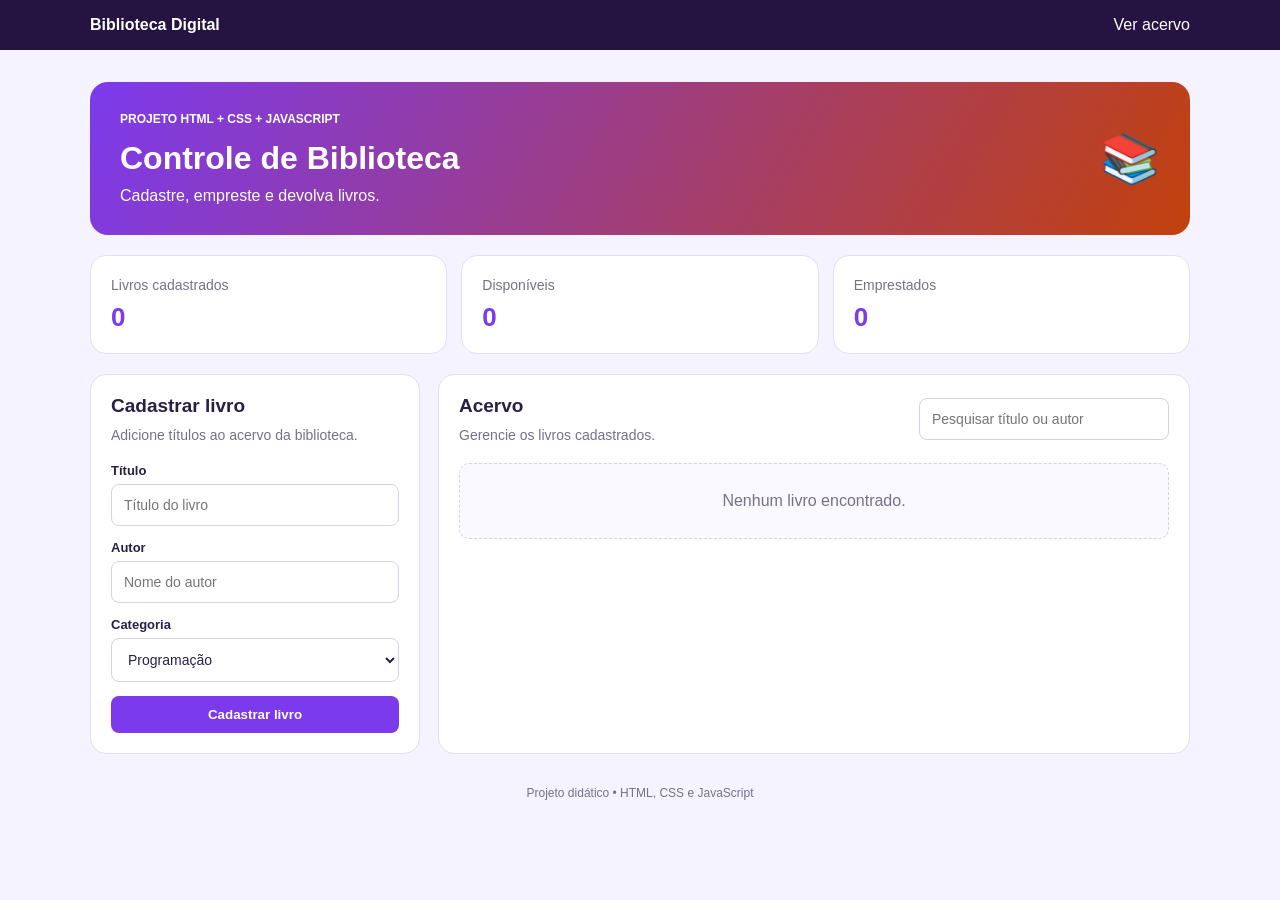
==== html/index.html @ 0eadf8d7 "Controle de Biblioteca" ====
<!DOCTYPE html>
<html lang="pt-BR">
<head>
  <meta charset="UTF-8">
  <meta name="viewport" content="width=device-width, initial-scale=1.0">
  <title>Controle de Biblioteca</title>
  <link rel="stylesheet" href="../css/style.css">
  <script src="../js/script.js" defer></script>
</head>
<body>

  <header class="topo">
    <div class="container topo-conteudo">
      <strong>Biblioteca Digital</strong>
      <a href="#acervo">Ver acervo</a>
    </div>
  </header>

  <main class="container">

    <section class="banner">
      <div>
        <p>PROJETO HTML + CSS + JAVASCRIPT</p>
        <h1>Controle de Biblioteca</h1>
        <span>Cadastre, empreste e devolva livros.</span>
      </div>
      <div class="emoji">📚</div>
    </section>

    <div id="mensagem" class="mensagem" hidden></div>

    <section class="estatisticas">
      <div class="card">
        <span>Livros cadastrados</span>
        <h2 id="total">0</h2>
      </div>

      <div class="card">
        <span>Disponíveis</span>
        <h2 id="disponiveis">0</h2>
      </div>

      <div class="card">
        <span>Emprestados</span>
        <h2 id="emprestados">0</h2>
      </div>
    </section>

    <section class="conteudo">

      <div class="painel cadastro">
        <h2>Cadastrar livro</h2>
        <p>Adicione títulos ao acervo da biblioteca.</p>

        <form id="formLivro">
          <label for="titulo">Título</label>
          <input
            type="text"
            id="titulo"
            placeholder="Título do livro"
            required
          >

          <label for="autor">Autor</label>
          <input
            type="text"
            id="autor"
            placeholder="Nome do autor"
            required
          >

          <label for="categoria">Categoria</label>
          <select id="categoria">
            <option>Programação</option>
            <option>Romance</option>
            <option>Fantasia</option>
            <option>Educação</option>
            <option>Outros</option>
          </select>

          <button type="submit">Cadastrar livro</button>
        </form>
      </div>

      <div class="painel acervo" id="acervo">
        <div class="acervo-topo">
          <div>
            <h2>Acervo</h2>
            <p>Gerencie os livros cadastrados.</p>
          </div>

          <input
            type="search"
            id="pesquisa"
            placeholder="Pesquisar título ou autor"
          >
        </div>

        <div id="listaLivros" class="lista-livros">
          <div class="vazio">Nenhum livro encontrado.</div>
        </div>
      </div>

    </section>

    <footer>
      Projeto didático • HTML, CSS e JavaScript
    </footer>

  </main>

</body>
</html>
---- css/style.css ----
* {
  margin: 0;
  padding: 0;
  box-sizing: border-box;
}

body {
  font-family: Arial, sans-serif;
  background: #f5f3ff;
  color: #292044;
}

.container {
  width: 90%;
  max-width: 1100px;
  margin: auto;
}

.topo {
  background: #251442;
  color: white;
  padding: 16px 0;
}

.topo-conteudo {
  display: flex;
  justify-content: space-between;
  align-items: center;
}

.topo a {
  color: white;
  text-decoration: none;
}

.banner {
  margin: 32px 0 20px;
  padding: 30px;
  border-radius: 18px;
  background: linear-gradient(120deg, #7c3aed, #c2410c);
  color: white;
  display: flex;
  align-items: center;
  justify-content: space-between;
  gap: 20px;
}

.banner p {
  font-size: 12px;
  font-weight: bold;
  margin-bottom: 14px;
}

.banner h1 {
  font-size: 32px;
  margin-bottom: 10px;
}

.emoji {
  font-size: 48px;
}

.mensagem {
  background: #dcfce7;
  color: #166534;
  padding: 14px;
  border-radius: 10px;
  margin-bottom: 16px;
}

.estatisticas {
  display: grid;
  grid-template-columns: repeat(3, 1fr);
  gap: 14px;
  margin-bottom: 20px;
}

.card,
.painel {
  background: white;
  border: 1px solid #e4def0;
  border-radius: 16px;
  padding: 20px;
}

.card span {
  color: #777087;
  font-size: 14px;
}

.card h2 {
  margin-top: 8px;
  font-size: 26px;
  color: #7c3aed;
}

.conteudo {
  display: grid;
  grid-template-columns: 330px 1fr;
  gap: 18px;
}

.painel h2 {
  font-size: 19px;
  margin-bottom: 10px;
}

.painel p {
  color: #777087;
  font-size: 14px;
  margin-bottom: 20px;
}

label {
  display: block;
  font-size: 13px;
  font-weight: bold;
  margin: 14px 0 6px;
}

input,
select {
  width: 100%;
  padding: 12px;
  border: 1px solid #d8d0e5;
  border-radius: 8px;
  font-size: 14px;
  background: white;
  color: #292044;
}

input:focus,
select:focus {
  outline: 2px solid #c4b5fd;
  border-color: #7c3aed;
}

button {
  border: none;
  border-radius: 8px;
  padding: 11px 14px;
  cursor: pointer;
  font-weight: bold;
  background: #7c3aed;
  color: white;
  transition: 0.2s;
}

button:hover {
  filter: brightness(0.9);
}

form button {
  width: 100%;
  margin-top: 14px;
}

.acervo {
  min-height: 300px;
}

.acervo-topo {
  display: flex;
  justify-content: space-between;
  align-items: center;
  gap: 15px;
  flex-wrap: wrap;
}

.acervo-topo p {
  margin-bottom: 0;
}

.acervo-topo input {
  max-width: 250px;
}

.lista-livros {
  margin-top: 20px;
}

.vazio {
  background: #faf9ff;
  border: 1px dashed #d8d0e5;
  padding: 28px 12px;
  border-radius: 10px;
  text-align: center;
  color: #777087;
}

.livro {
  border: 1px solid #e4def0;
  border-radius: 10px;
  padding: 15px;
  margin-bottom: 12px;
}

.livro h3 {
  margin-bottom: 7px;
  font-size: 17px;
  overflow-wrap: anywhere;
}

.livro p {
  margin-bottom: 8px;
  line-height: 1.5;
}

.status {
  display: inline-block;
  font-size: 12px;
  padding: 5px 8px;
  border-radius: 20px;
  margin: 4px 0 12px;
  background: #dcfce7;
  color: #166534;
}

.status.emprestado {
  background: #ffedd5;
  color: #9a3412;
}

.acoes {
  display: flex;
  flex-wrap: wrap;
  gap: 8px;
}

.btn-devolver {
  background: #ea580c;
}

.btn-excluir {
  background: #dc2626;
}

footer {
  text-align: center;
  color: #777087;
  font-size: 12px;
  padding: 32px 0;
}

@media (max-width: 750px) {
  .conteudo {
    grid-template-columns: 1fr;
  }

  .estatisticas {
    grid-template-columns: 1fr;
  }

  .banner h1 {
    font-size: 25px;
  }

  .banner {
    padding: 24px;
  }

  .emoji {
    font-size: 36px;
  }

  .acervo-topo {
    align-items: stretch;
  }

  .acervo-topo input {
    max-width: none;
  }
}

@media (max-width: 400px) {
  .banner h1 {
    font-size: 22px;
  }

  .emoji {
    display: none;
  }

  .topo-conteudo {
    gap: 12px;
    font-size: 13px;
  }
}
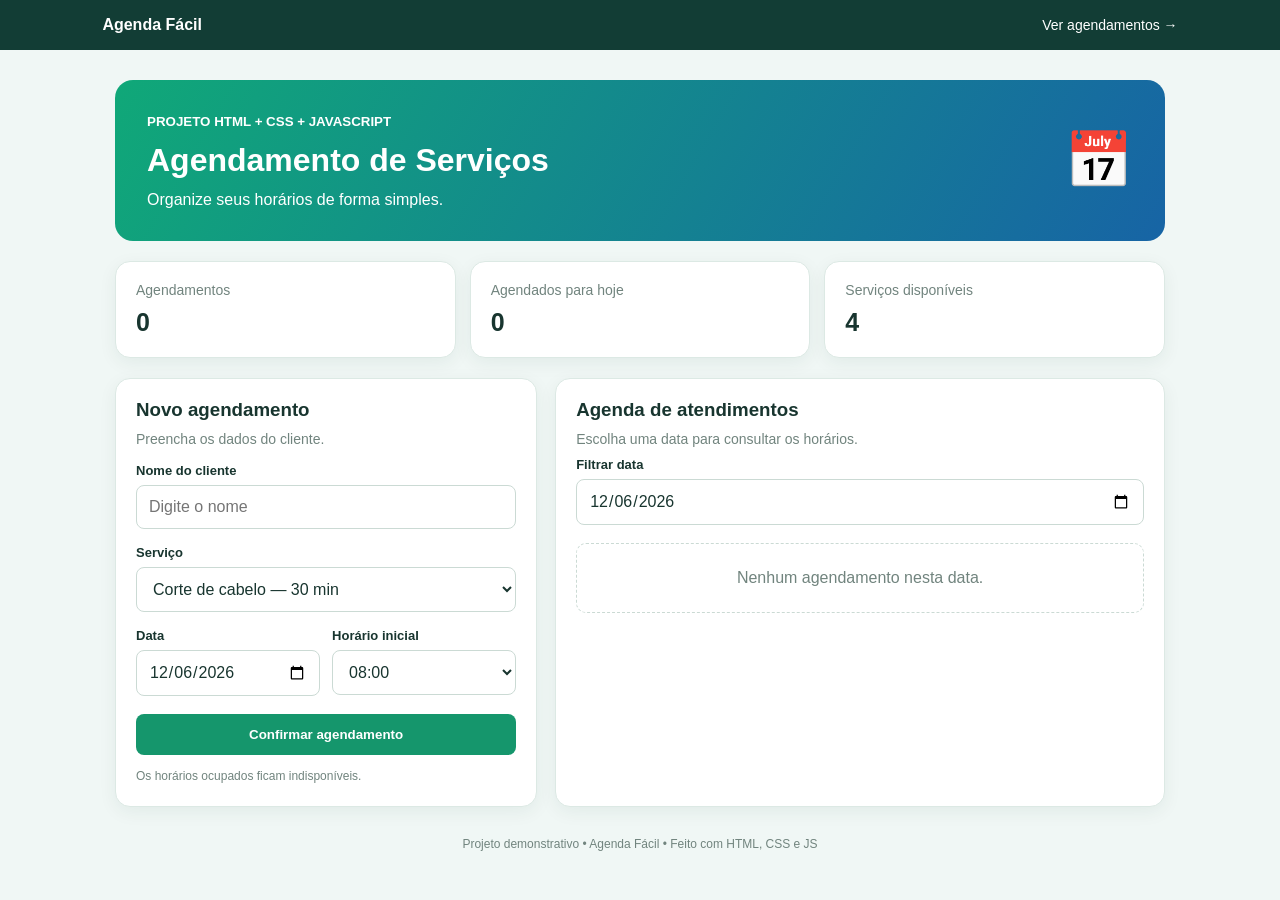
==== commit 14ba2a67: "Agendamento de Serviços" ====
--- a/html/index.html
+++ b/html/index.html
@@ -4,111 +4,94 @@
 <head>
   <meta charset="UTF-8">
   <meta name="viewport" content="width=device-width, initial-scale=1.0">
-  <title>Controle de Biblioteca</title>
+  <title>Agenda de Serviços</title>
   <link rel="stylesheet" href="../css/style.css">
   <script src="../js/script.js" defer></script>
 </head>
 <body>
-
-  <header class="topo">
-    <div class="container topo-conteudo">
-      <strong>Biblioteca Digital</strong>
-      <a href="#acervo">Ver acervo</a>
-    </div>
+  <header>
+    <strong>Agenda Fácil</strong>
+    <a href="#agenda">Ver agendamentos →</a>
   </header>
 
-  <main class="container">
-
+  <main>
     <section class="banner">
       <div>
-        <p>PROJETO HTML + CSS + JAVASCRIPT</p>
-        <h1>Controle de Biblioteca</h1>
-        <span>Cadastre, empreste e devolva livros.</span>
+        <small>PROJETO HTML + CSS + JAVASCRIPT</small>
+        <h1>Agendamento de Serviços</h1>
+        <p>Organize seus horários de forma simples.</p>
       </div>
-      <div class="emoji">📚</div>
+      <span class="emoji">📅</span>
     </section>
 
-    <div id="mensagem" class="mensagem" hidden></div>
-
-    <section class="estatisticas">
+    <section class="stats">
       <div class="card">
-        <span>Livros cadastrados</span>
+        <p>Agendamentos</p>
         <h2 id="total">0</h2>
       </div>
-
       <div class="card">
-        <span>Disponíveis</span>
-        <h2 id="disponiveis">0</h2>
+        <p>Agendados para hoje</p>
+        <h2 id="hoje">0</h2>
       </div>
-
       <div class="card">
-        <span>Emprestados</span>
-        <h2 id="emprestados">0</h2>
+        <p>Serviços disponíveis</p>
+        <h2>4</h2>
       </div>
     </section>
 
-    <section class="conteudo">
+    <section class="content">
+      <div class="card formulario">
+        <h3>Novo agendamento</h3>
+        <p>Preencha os dados do cliente.</p>
 
-      <div class="painel cadastro">
-        <h2>Cadastrar livro</h2>
-        <p>Adicione títulos ao acervo da biblioteca.</p>
+        <form id="form">
+          <label for="cliente">Nome do cliente</label>
+          <input id="cliente" type="text" required
+                 placeholder="Digite o nome">
 
-        <form id="formLivro">
-          <label for="titulo">Título</label>
-          <input
-            type="text"
-            id="titulo"
-            placeholder="Título do livro"
-            required
-          >
-
-          <label for="autor">Autor</label>
-          <input
-            type="text"
-            id="autor"
-            placeholder="Nome do autor"
-            required
-          >
-
-          <label for="categoria">Categoria</label>
-          <select id="categoria">
-            <option>Programação</option>
-            <option>Romance</option>
-            <option>Fantasia</option>
-            <option>Educação</option>
-            <option>Outros</option>
+          <label for="servico">Serviço</label>
+          <select id="servico">
+            <option value="Corte de cabelo">Corte de cabelo — 30 min</option>
+            <option value="Barba">Barba — 30 min</option>
+            <option value="Manicure">Manicure — 60 min</option>
+            <option value="Massagem">Massagem — 60 min</option>
           </select>
 
-          <button type="submit">Cadastrar livro</button>
+          <div class="campos">
+            <div>
+              <label for="data">Data</label>
+              <input id="data" type="date" required>
+            </div>
+            <div>
+              <label for="hora">Horário inicial</label>
+              <select id="hora" required></select>
+            </div>
+          </div>
+
+          <button type="submit">Confirmar agendamento</button>
         </form>
+
+        <small class="aviso">
+          Os horários ocupados ficam indisponíveis.
+        </small>
       </div>
 
-      <div class="painel acervo" id="acervo">
-        <div class="acervo-topo">
-          <div>
-            <h2>Acervo</h2>
-            <p>Gerencie os livros cadastrados.</p>
-          </div>
+      <div class="card atendimentos" id="agenda">
+        <h3>Agenda de atendimentos</h3>
+        <p>Escolha uma data para consultar os horários.</p>
 
-          <input
-            type="search"
-            id="pesquisa"
-            placeholder="Pesquisar título ou autor"
-          >
-        </div>
+        <label for="filtro">Filtrar data</label>
+        <input id="filtro" type="date">
 
-        <div id="listaLivros" class="lista-livros">
-          <div class="vazio">Nenhum livro encontrado.</div>
+        <div id="lista" class="lista">
+          Nenhum agendamento nesta data.
         </div>
       </div>
-
     </section>
 
     <footer>
-      Projeto didático • HTML, CSS e JavaScript
+      Projeto demonstrativo • Agenda Fácil • Feito com HTML, CSS e JS
     </footer>
-
   </main>
-
 </body>
 </html>
--- a/css/style.css
+++ b/css/style.css
@@ -1,288 +1,225 @@
 * {
+  box-sizing: border-box;
   margin: 0;
   padding: 0;
-  box-sizing: border-box;
 }
 
 body {
   font-family: Arial, sans-serif;
-  background: #f5f3ff;
-  color: #292044;
-}
-
-.container {
-  width: 90%;
-  max-width: 1100px;
-  margin: auto;
-}
-
-.topo {
-  background: #251442;
-  color: white;
-  padding: 16px 0;
-}
-
-.topo-conteudo {
+  background: #f0f7f5;
+  color: #18352f;
+}
+
+header {
+  background: #123d35;
+  color: white;
+  padding: 16px 8%;
   display: flex;
   justify-content: space-between;
   align-items: center;
 }
 
-.topo a {
+header a {
   color: white;
   text-decoration: none;
+  font-size: 14px;
+}
+
+main {
+  max-width: 1050px;
+  width: 92%;
+  margin: 30px auto;
 }
 
 .banner {
-  margin: 32px 0 20px;
-  padding: 30px;
+  background: linear-gradient(120deg, #10a878, #1764a5);
+  color: white;
   border-radius: 18px;
-  background: linear-gradient(120deg, #7c3aed, #c2410c);
-  color: white;
+  padding: 32px;
   display: flex;
   align-items: center;
   justify-content: space-between;
   gap: 20px;
-}
-
-.banner p {
-  font-size: 12px;
+  margin-bottom: 20px;
+}
+
+.banner h1 {
+  margin: 12px 0;
+  font-size: 32px;
+}
+
+.banner small {
   font-weight: bold;
-  margin-bottom: 14px;
-}
-
-.banner h1 {
-  font-size: 32px;
-  margin-bottom: 10px;
 }
 
 .emoji {
-  font-size: 48px;
-}
-
-.mensagem {
-  background: #dcfce7;
-  color: #166534;
-  padding: 14px;
-  border-radius: 10px;
-  margin-bottom: 16px;
-}
-
-.estatisticas {
+  font-size: 55px;
+}
+
+.stats {
   display: grid;
   grid-template-columns: repeat(3, 1fr);
   gap: 14px;
   margin-bottom: 20px;
 }
 
-.card,
-.painel {
+.card {
   background: white;
-  border: 1px solid #e4def0;
-  border-radius: 16px;
   padding: 20px;
-}
-
-.card span {
-  color: #777087;
+  border: 1px solid #dce9e4;
+  border-radius: 15px;
+  box-shadow: 0 5px 18px #173e3010;
+}
+
+.stats p,
+.formulario > p,
+.atendimentos > p {
+  color: #71847e;
   font-size: 14px;
-}
-
-.card h2 {
-  margin-top: 8px;
-  font-size: 26px;
-  color: #7c3aed;
-}
-
-.conteudo {
-  display: grid;
-  grid-template-columns: 330px 1fr;
+  margin-bottom: 10px;
+}
+
+.stats h2 {
+  font-size: 25px;
+}
+
+.content {
+  display: grid;
+  grid-template-columns: 0.9fr 1.3fr;
   gap: 18px;
 }
 
-.painel h2 {
-  font-size: 19px;
+h3 {
   margin-bottom: 10px;
-}
-
-.painel p {
-  color: #777087;
-  font-size: 14px;
-  margin-bottom: 20px;
 }
 
 label {
   display: block;
   font-size: 13px;
   font-weight: bold;
-  margin: 14px 0 6px;
+  margin: 16px 0 7px;
 }
 
 input,
 select {
   width: 100%;
+  min-width: 0;
   padding: 12px;
-  border: 1px solid #d8d0e5;
+  border: 1px solid #cbdad4;
   border-radius: 8px;
-  font-size: 14px;
   background: white;
-  color: #292044;
+  color: #18352f;
+  font: inherit;
 }
 
 input:focus,
 select:focus {
-  outline: 2px solid #c4b5fd;
-  border-color: #7c3aed;
+  outline: 2px solid #68c9a4;
+  border-color: #15966c;
+}
+
+.campos {
+  display: grid;
+  grid-template-columns: 1fr 1fr;
+  gap: 12px;
 }
 
 button {
+  width: 100%;
+  margin-top: 18px;
+  padding: 13px;
   border: none;
   border-radius: 8px;
-  padding: 11px 14px;
+  background: #15966c;
+  color: white;
+  font-weight: bold;
   cursor: pointer;
-  font-weight: bold;
-  background: #7c3aed;
-  color: white;
-  transition: 0.2s;
 }
 
 button:hover {
-  filter: brightness(0.9);
-}
-
-form button {
-  width: 100%;
-  margin-top: 14px;
-}
-
-.acervo {
-  min-height: 300px;
-}
-
-.acervo-topo {
-  display: flex;
-  justify-content: space-between;
-  align-items: center;
-  gap: 15px;
-  flex-wrap: wrap;
-}
-
-.acervo-topo p {
-  margin-bottom: 0;
-}
-
-.acervo-topo input {
-  max-width: 250px;
-}
-
-.lista-livros {
-  margin-top: 20px;
+  background: #107953;
+}
+
+.aviso {
+  display: block;
+  color: #71847e;
+  font-size: 12px;
+  line-height: 1.6;
+  margin-top: 12px;
+}
+
+.atendimentos > label {
+  margin-top: 10px;
+}
+
+.lista {
+  margin-top: 18px;
+  display: grid;
+  gap: 10px;
 }
 
 .vazio {
-  background: #faf9ff;
-  border: 1px dashed #d8d0e5;
-  padding: 28px 12px;
+  padding: 25px 10px;
+  text-align: center;
+  border: 1px dashed #cbdad4;
   border-radius: 10px;
-  text-align: center;
-  color: #777087;
-}
-
-.livro {
-  border: 1px solid #e4def0;
-  border-radius: 10px;
-  padding: 15px;
-  margin-bottom: 12px;
-}
-
-.livro h3 {
-  margin-bottom: 7px;
-  font-size: 17px;
-  overflow-wrap: anywhere;
-}
-
-.livro p {
-  margin-bottom: 8px;
-  line-height: 1.5;
-}
-
-.status {
-  display: inline-block;
-  font-size: 12px;
-  padding: 5px 8px;
-  border-radius: 20px;
-  margin: 4px 0 12px;
-  background: #dcfce7;
-  color: #166534;
-}
-
-.status.emprestado {
-  background: #ffedd5;
-  color: #9a3412;
-}
-
-.acoes {
-  display: flex;
-  flex-wrap: wrap;
-  gap: 8px;
-}
-
-.btn-devolver {
-  background: #ea580c;
-}
-
-.btn-excluir {
-  background: #dc2626;
+  color: #71847e;
+}
+
+.agendamento {
+  border: 1px solid #dce9e4;
+  border-left: 4px solid #15966c;
+  border-radius: 9px;
+  padding: 14px;
+}
+
+.agendamento p {
+  margin-top: 6px;
+  font-size: 14px;
+  color: #71847e;
+}
+
+.agendamento button {
+  width: auto;
+  padding: 8px 12px;
+  margin-top: 10px;
+  background: #fee8e7;
+  color: #b42318;
 }
 
 footer {
   text-align: center;
-  color: #777087;
+  color: #71847e;
   font-size: 12px;
-  padding: 32px 0;
-}
-
-@media (max-width: 750px) {
-  .conteudo {
-    grid-template-columns: 1fr;
-  }
-
-  .estatisticas {
-    grid-template-columns: 1fr;
+  padding: 30px 0 10px;
+}
+
+@media (max-width: 700px) {
+  header {
+    padding: 16px 5%;
+  }
+
+  header a {
+    font-size: 12px;
   }
 
   .banner h1 {
     font-size: 25px;
   }
 
+  .emoji {
+    font-size: 38px;
+  }
+
+  .stats {
+    grid-template-columns: 1fr;
+  }
+
+  .content {
+    grid-template-columns: 1fr;
+  }
+
   .banner {
     padding: 24px;
   }
-
-  .emoji {
-    font-size: 36px;
-  }
-
-  .acervo-topo {
-    align-items: stretch;
-  }
-
-  .acervo-topo input {
-    max-width: none;
-  }
-}
-
-@media (max-width: 400px) {
-  .banner h1 {
-    font-size: 22px;
-  }
-
-  .emoji {
-    display: none;
-  }
-
-  .topo-conteudo {
-    gap: 12px;
-    font-size: 13px;
-  }
 }
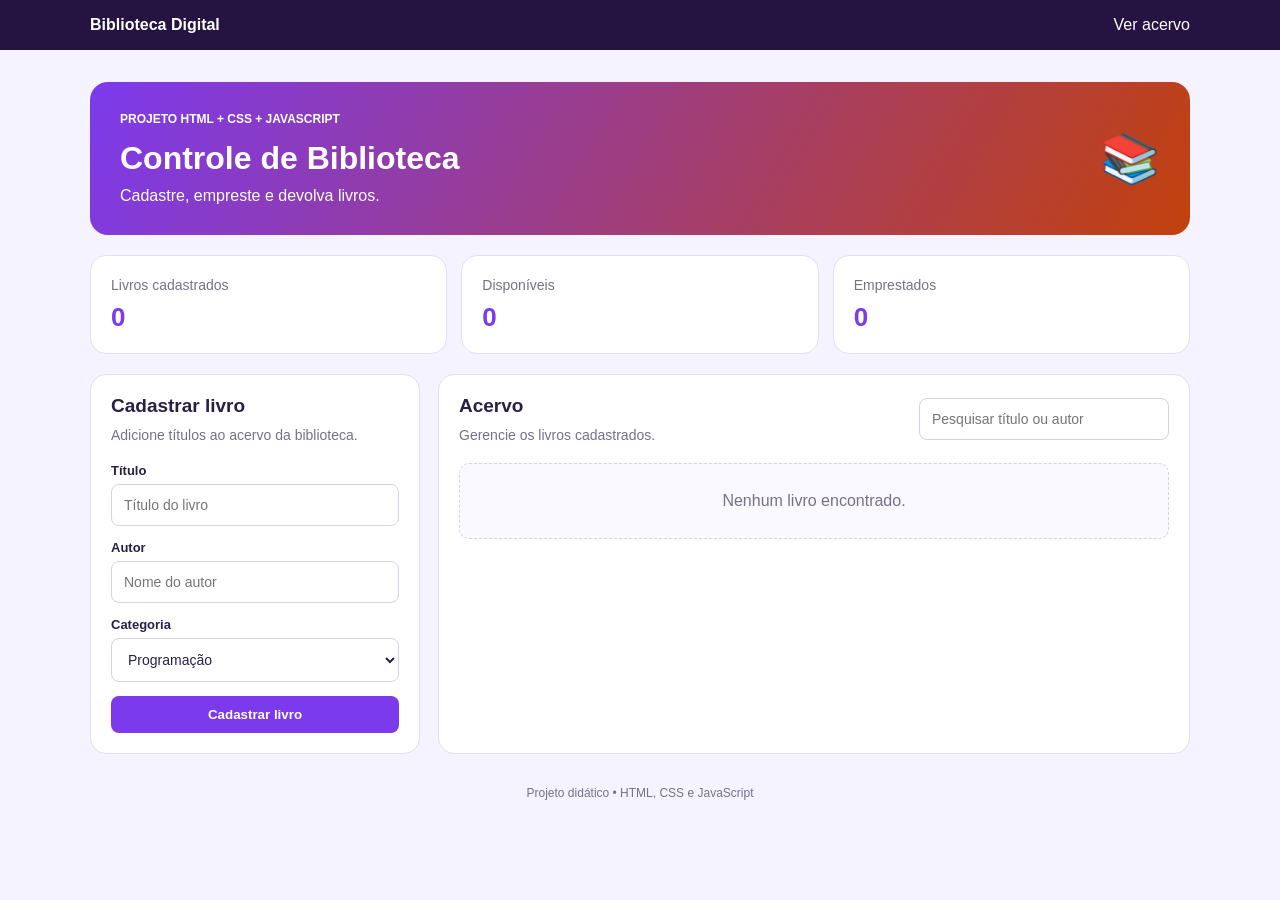
==== commit 11e39edc: "Controle de Biblioteca" ====
--- a/html/index.html
+++ b/html/index.html
@@ -4,94 +4,111 @@
 <head>
   <meta charset="UTF-8">
   <meta name="viewport" content="width=device-width, initial-scale=1.0">
-  <title>Agenda de Serviços</title>
+  <title>Controle de Biblioteca</title>
   <link rel="stylesheet" href="../css/style.css">
   <script src="../js/script.js" defer></script>
 </head>
 <body>
-  <header>
-    <strong>Agenda Fácil</strong>
-    <a href="#agenda">Ver agendamentos →</a>
+
+  <header class="topo">
+    <div class="container topo-conteudo">
+      <strong>Biblioteca Digital</strong>
+      <a href="#acervo">Ver acervo</a>
+    </div>
   </header>
 
-  <main>
+  <main class="container">
+
     <section class="banner">
       <div>
-        <small>PROJETO HTML + CSS + JAVASCRIPT</small>
-        <h1>Agendamento de Serviços</h1>
-        <p>Organize seus horários de forma simples.</p>
+        <p>PROJETO HTML + CSS + JAVASCRIPT</p>
+        <h1>Controle de Biblioteca</h1>
+        <span>Cadastre, empreste e devolva livros.</span>
       </div>
-      <span class="emoji">📅</span>
+      <div class="emoji">📚</div>
     </section>
 
-    <section class="stats">
+    <div id="mensagem" class="mensagem" hidden></div>
+
+    <section class="estatisticas">
       <div class="card">
-        <p>Agendamentos</p>
+        <span>Livros cadastrados</span>
         <h2 id="total">0</h2>
       </div>
+
       <div class="card">
-        <p>Agendados para hoje</p>
-        <h2 id="hoje">0</h2>
+        <span>Disponíveis</span>
+        <h2 id="disponiveis">0</h2>
       </div>
+
       <div class="card">
-        <p>Serviços disponíveis</p>
-        <h2>4</h2>
+        <span>Emprestados</span>
+        <h2 id="emprestados">0</h2>
       </div>
     </section>
 
-    <section class="content">
-      <div class="card formulario">
-        <h3>Novo agendamento</h3>
-        <p>Preencha os dados do cliente.</p>
+    <section class="conteudo">
 
-        <form id="form">
-          <label for="cliente">Nome do cliente</label>
-          <input id="cliente" type="text" required
-                 placeholder="Digite o nome">
+      <div class="painel cadastro">
+        <h2>Cadastrar livro</h2>
+        <p>Adicione títulos ao acervo da biblioteca.</p>
 
-          <label for="servico">Serviço</label>
-          <select id="servico">
-            <option value="Corte de cabelo">Corte de cabelo — 30 min</option>
-            <option value="Barba">Barba — 30 min</option>
-            <option value="Manicure">Manicure — 60 min</option>
-            <option value="Massagem">Massagem — 60 min</option>
+        <form id="formLivro">
+          <label for="titulo">Título</label>
+          <input
+            type="text"
+            id="titulo"
+            placeholder="Título do livro"
+            required
+          >
+
+          <label for="autor">Autor</label>
+          <input
+            type="text"
+            id="autor"
+            placeholder="Nome do autor"
+            required
+          >
+
+          <label for="categoria">Categoria</label>
+          <select id="categoria">
+            <option>Programação</option>
+            <option>Romance</option>
+            <option>Fantasia</option>
+            <option>Educação</option>
+            <option>Outros</option>
           </select>
 
-          <div class="campos">
-            <div>
-              <label for="data">Data</label>
-              <input id="data" type="date" required>
-            </div>
-            <div>
-              <label for="hora">Horário inicial</label>
-              <select id="hora" required></select>
-            </div>
+          <button type="submit">Cadastrar livro</button>
+        </form>
+      </div>
+
+      <div class="painel acervo" id="acervo">
+        <div class="acervo-topo">
+          <div>
+            <h2>Acervo</h2>
+            <p>Gerencie os livros cadastrados.</p>
           </div>
 
-          <button type="submit">Confirmar agendamento</button>
-        </form>
+          <input
+            type="search"
+            id="pesquisa"
+            placeholder="Pesquisar título ou autor"
+          >
+        </div>
 
-        <small class="aviso">
-          Os horários ocupados ficam indisponíveis.
-        </small>
+        <div id="listaLivros" class="lista-livros">
+          <div class="vazio">Nenhum livro encontrado.</div>
+        </div>
       </div>
 
-      <div class="card atendimentos" id="agenda">
-        <h3>Agenda de atendimentos</h3>
-        <p>Escolha uma data para consultar os horários.</p>
-
-        <label for="filtro">Filtrar data</label>
-        <input id="filtro" type="date">
-
-        <div id="lista" class="lista">
-          Nenhum agendamento nesta data.
-        </div>
-      </div>
     </section>
 
     <footer>
-      Projeto demonstrativo • Agenda Fácil • Feito com HTML, CSS e JS
+      Projeto didático • HTML, CSS e JavaScript
     </footer>
+
   </main>
+
 </body>
 </html>
--- a/css/style.css
+++ b/css/style.css
@@ -1,225 +1,288 @@
 * {
-  box-sizing: border-box;
   margin: 0;
   padding: 0;
+  box-sizing: border-box;
 }
 
 body {
   font-family: Arial, sans-serif;
-  background: #f0f7f5;
-  color: #18352f;
-}
-
-header {
-  background: #123d35;
-  color: white;
-  padding: 16px 8%;
+  background: #f5f3ff;
+  color: #292044;
+}
+
+.container {
+  width: 90%;
+  max-width: 1100px;
+  margin: auto;
+}
+
+.topo {
+  background: #251442;
+  color: white;
+  padding: 16px 0;
+}
+
+.topo-conteudo {
   display: flex;
   justify-content: space-between;
   align-items: center;
 }
 
-header a {
+.topo a {
   color: white;
   text-decoration: none;
-  font-size: 14px;
-}
-
-main {
-  max-width: 1050px;
-  width: 92%;
-  margin: 30px auto;
 }
 
 .banner {
-  background: linear-gradient(120deg, #10a878, #1764a5);
-  color: white;
+  margin: 32px 0 20px;
+  padding: 30px;
   border-radius: 18px;
-  padding: 32px;
+  background: linear-gradient(120deg, #7c3aed, #c2410c);
+  color: white;
   display: flex;
   align-items: center;
   justify-content: space-between;
   gap: 20px;
-  margin-bottom: 20px;
+}
+
+.banner p {
+  font-size: 12px;
+  font-weight: bold;
+  margin-bottom: 14px;
 }
 
 .banner h1 {
-  margin: 12px 0;
   font-size: 32px;
-}
-
-.banner small {
-  font-weight: bold;
+  margin-bottom: 10px;
 }
 
 .emoji {
-  font-size: 55px;
-}
-
-.stats {
+  font-size: 48px;
+}
+
+.mensagem {
+  background: #dcfce7;
+  color: #166534;
+  padding: 14px;
+  border-radius: 10px;
+  margin-bottom: 16px;
+}
+
+.estatisticas {
   display: grid;
   grid-template-columns: repeat(3, 1fr);
   gap: 14px;
   margin-bottom: 20px;
 }
 
-.card {
+.card,
+.painel {
   background: white;
+  border: 1px solid #e4def0;
+  border-radius: 16px;
   padding: 20px;
-  border: 1px solid #dce9e4;
-  border-radius: 15px;
-  box-shadow: 0 5px 18px #173e3010;
-}
-
-.stats p,
-.formulario > p,
-.atendimentos > p {
-  color: #71847e;
+}
+
+.card span {
+  color: #777087;
   font-size: 14px;
+}
+
+.card h2 {
+  margin-top: 8px;
+  font-size: 26px;
+  color: #7c3aed;
+}
+
+.conteudo {
+  display: grid;
+  grid-template-columns: 330px 1fr;
+  gap: 18px;
+}
+
+.painel h2 {
+  font-size: 19px;
   margin-bottom: 10px;
 }
 
-.stats h2 {
-  font-size: 25px;
-}
-
-.content {
-  display: grid;
-  grid-template-columns: 0.9fr 1.3fr;
-  gap: 18px;
-}
-
-h3 {
-  margin-bottom: 10px;
+.painel p {
+  color: #777087;
+  font-size: 14px;
+  margin-bottom: 20px;
 }
 
 label {
   display: block;
   font-size: 13px;
   font-weight: bold;
-  margin: 16px 0 7px;
+  margin: 14px 0 6px;
 }
 
 input,
 select {
   width: 100%;
-  min-width: 0;
   padding: 12px;
-  border: 1px solid #cbdad4;
+  border: 1px solid #d8d0e5;
   border-radius: 8px;
+  font-size: 14px;
   background: white;
-  color: #18352f;
-  font: inherit;
+  color: #292044;
 }
 
 input:focus,
 select:focus {
-  outline: 2px solid #68c9a4;
-  border-color: #15966c;
-}
-
-.campos {
-  display: grid;
-  grid-template-columns: 1fr 1fr;
-  gap: 12px;
+  outline: 2px solid #c4b5fd;
+  border-color: #7c3aed;
 }
 
 button {
-  width: 100%;
-  margin-top: 18px;
-  padding: 13px;
   border: none;
   border-radius: 8px;
-  background: #15966c;
-  color: white;
+  padding: 11px 14px;
+  cursor: pointer;
   font-weight: bold;
-  cursor: pointer;
+  background: #7c3aed;
+  color: white;
+  transition: 0.2s;
 }
 
 button:hover {
-  background: #107953;
-}
-
-.aviso {
-  display: block;
-  color: #71847e;
+  filter: brightness(0.9);
+}
+
+form button {
+  width: 100%;
+  margin-top: 14px;
+}
+
+.acervo {
+  min-height: 300px;
+}
+
+.acervo-topo {
+  display: flex;
+  justify-content: space-between;
+  align-items: center;
+  gap: 15px;
+  flex-wrap: wrap;
+}
+
+.acervo-topo p {
+  margin-bottom: 0;
+}
+
+.acervo-topo input {
+  max-width: 250px;
+}
+
+.lista-livros {
+  margin-top: 20px;
+}
+
+.vazio {
+  background: #faf9ff;
+  border: 1px dashed #d8d0e5;
+  padding: 28px 12px;
+  border-radius: 10px;
+  text-align: center;
+  color: #777087;
+}
+
+.livro {
+  border: 1px solid #e4def0;
+  border-radius: 10px;
+  padding: 15px;
+  margin-bottom: 12px;
+}
+
+.livro h3 {
+  margin-bottom: 7px;
+  font-size: 17px;
+  overflow-wrap: anywhere;
+}
+
+.livro p {
+  margin-bottom: 8px;
+  line-height: 1.5;
+}
+
+.status {
+  display: inline-block;
   font-size: 12px;
-  line-height: 1.6;
-  margin-top: 12px;
-}
-
-.atendimentos > label {
-  margin-top: 10px;
-}
-
-.lista {
-  margin-top: 18px;
-  display: grid;
-  gap: 10px;
-}
-
-.vazio {
-  padding: 25px 10px;
-  text-align: center;
-  border: 1px dashed #cbdad4;
-  border-radius: 10px;
-  color: #71847e;
-}
-
-.agendamento {
-  border: 1px solid #dce9e4;
-  border-left: 4px solid #15966c;
-  border-radius: 9px;
-  padding: 14px;
-}
-
-.agendamento p {
-  margin-top: 6px;
-  font-size: 14px;
-  color: #71847e;
-}
-
-.agendamento button {
-  width: auto;
-  padding: 8px 12px;
-  margin-top: 10px;
-  background: #fee8e7;
-  color: #b42318;
+  padding: 5px 8px;
+  border-radius: 20px;
+  margin: 4px 0 12px;
+  background: #dcfce7;
+  color: #166534;
+}
+
+.status.emprestado {
+  background: #ffedd5;
+  color: #9a3412;
+}
+
+.acoes {
+  display: flex;
+  flex-wrap: wrap;
+  gap: 8px;
+}
+
+.btn-devolver {
+  background: #ea580c;
+}
+
+.btn-excluir {
+  background: #dc2626;
 }
 
 footer {
   text-align: center;
-  color: #71847e;
+  color: #777087;
   font-size: 12px;
-  padding: 30px 0 10px;
-}
-
-@media (max-width: 700px) {
-  header {
-    padding: 16px 5%;
-  }
-
-  header a {
-    font-size: 12px;
+  padding: 32px 0;
+}
+
+@media (max-width: 750px) {
+  .conteudo {
+    grid-template-columns: 1fr;
+  }
+
+  .estatisticas {
+    grid-template-columns: 1fr;
   }
 
   .banner h1 {
     font-size: 25px;
   }
 
-  .emoji {
-    font-size: 38px;
-  }
-
-  .stats {
-    grid-template-columns: 1fr;
-  }
-
-  .content {
-    grid-template-columns: 1fr;
-  }
-
   .banner {
     padding: 24px;
   }
+
+  .emoji {
+    font-size: 36px;
+  }
+
+  .acervo-topo {
+    align-items: stretch;
+  }
+
+  .acervo-topo input {
+    max-width: none;
+  }
+}
+
+@media (max-width: 400px) {
+  .banner h1 {
+    font-size: 22px;
+  }
+
+  .emoji {
+    display: none;
+  }
+
+  .topo-conteudo {
+    gap: 12px;
+    font-size: 13px;
+  }
 }
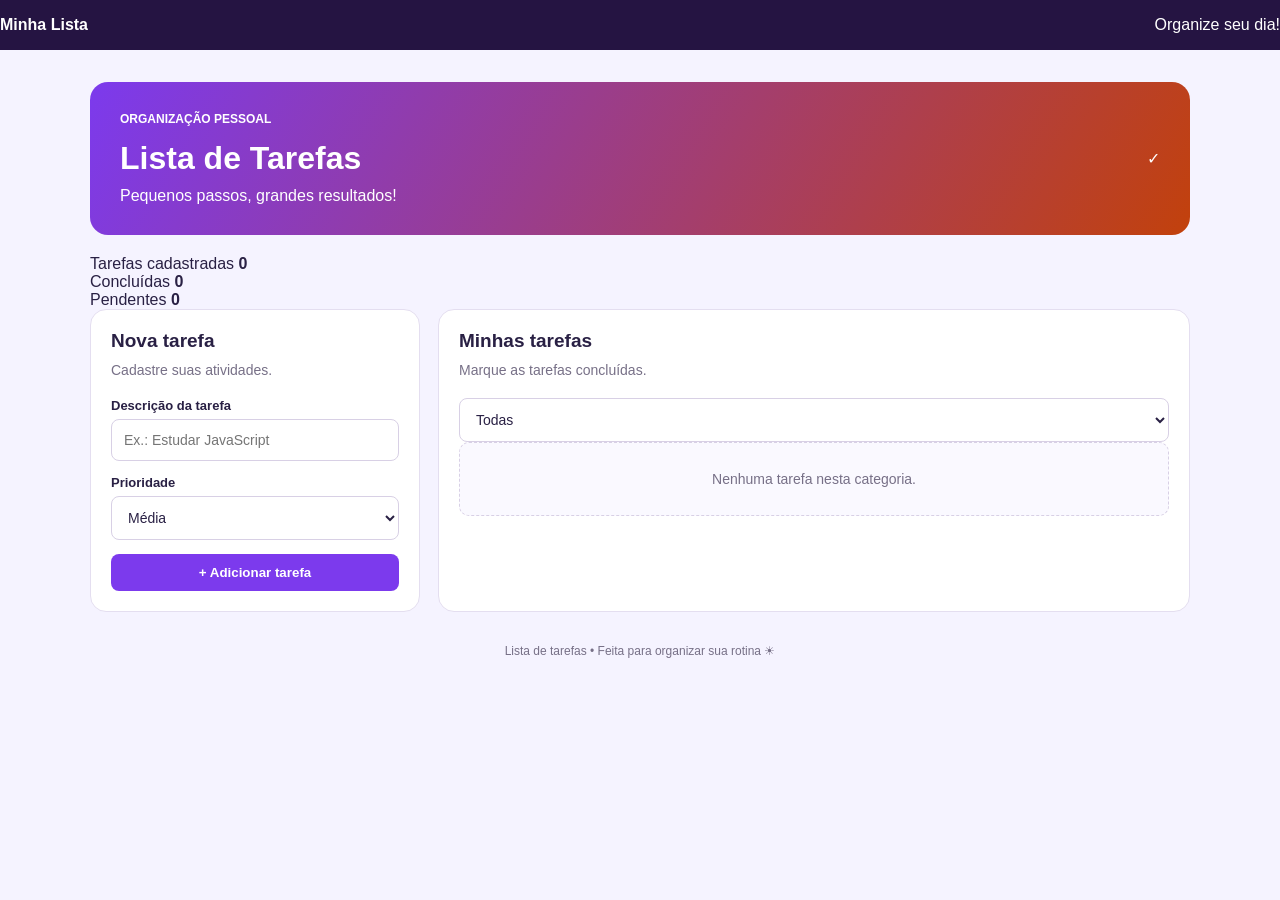
==== commit 838ddcf5: "dwdwdwd dwddw" ====
--- a/html/index.html
+++ b/html/index.html
@@ -4,16 +4,16 @@
 <head>
   <meta charset="UTF-8">
   <meta name="viewport" content="width=device-width, initial-scale=1.0">
-  <title>Controle de Biblioteca</title>
-  <link rel="stylesheet" href="../css/style.css">
-  <script src="../js/script.js" defer></script>
+  <title>Minha Lista de Tarefas</title>
+  <link rel="stylesheet" href="../CSS/style.css">
+  <script src="../JS/script.js" defer></script>
 </head>
 <body>
 
   <header class="topo">
-    <div class="container topo-conteudo">
-      <strong>Biblioteca Digital</strong>
-      <a href="#acervo">Ver acervo</a>
+    <div class="topo-conteudo">
+      <strong>Minha Lista</strong>
+      <span>Organize seu dia!</span>
     </div>
   </header>
 
@@ -21,91 +21,81 @@
 
     <section class="banner">
       <div>
-        <p>PROJETO HTML + CSS + JAVASCRIPT</p>
-        <h1>Controle de Biblioteca</h1>
-        <span>Cadastre, empreste e devolva livros.</span>
+        <p>ORGANIZAÇÃO PESSOAL</p>
+        <h1>Lista de Tarefas</h1>
+        <span>Pequenos passos, grandes resultados!</span>
       </div>
-      <div class="emoji">📚</div>
+      <div class="icone">✓</div>
     </section>
 
-    <div id="mensagem" class="mensagem" hidden></div>
-
-    <section class="estatisticas">
-      <div class="card">
-        <span>Livros cadastrados</span>
-        <h2 id="total">0</h2>
+    <section class="resumo">
+      <div class="cartao-resumo">
+        <span>Tarefas cadastradas</span>
+        <strong id="total">0</strong>
       </div>
 
-      <div class="card">
-        <span>Disponíveis</span>
-        <h2 id="disponiveis">0</h2>
+      <div class="cartao-resumo">
+        <span>Concluídas</span>
+        <strong id="concluidas">0</strong>
       </div>
 
-      <div class="card">
-        <span>Emprestados</span>
-        <h2 id="emprestados">0</h2>
+      <div class="cartao-resumo">
+        <span>Pendentes</span>
+        <strong id="pendentes">0</strong>
       </div>
     </section>
 
     <section class="conteudo">
 
-      <div class="painel cadastro">
-        <h2>Cadastrar livro</h2>
-        <p>Adicione títulos ao acervo da biblioteca.</p>
+      <div class="painel">
+        <h2>Nova tarefa</h2>
+        <p class="descricao">Cadastre suas atividades.</p>
 
-        <form id="formLivro">
-          <label for="titulo">Título</label>
+        <form id="formTarefa">
+          <label for="descricaoTarefa">Descrição da tarefa</label>
           <input
             type="text"
-            id="titulo"
-            placeholder="Título do livro"
+            id="descricaoTarefa"
+            placeholder="Ex.: Estudar JavaScript"
             required
           >
 
-          <label for="autor">Autor</label>
-          <input
-            type="text"
-            id="autor"
-            placeholder="Nome do autor"
-            required
-          >
-
-          <label for="categoria">Categoria</label>
-          <select id="categoria">
-            <option>Programação</option>
-            <option>Romance</option>
-            <option>Fantasia</option>
-            <option>Educação</option>
-            <option>Outros</option>
+          <label for="prioridade">Prioridade</label>
+          <select id="prioridade">
+            <option value="Baixa">Baixa</option>
+            <option value="Média" selected>Média</option>
+            <option value="Alta">Alta</option>
           </select>
 
-          <button type="submit">Cadastrar livro</button>
+          <button type="submit">+ Adicionar tarefa</button>
         </form>
       </div>
 
-      <div class="painel acervo" id="acervo">
-        <div class="acervo-topo">
+      <div class="painel painel-lista">
+        <div class="cabecalho-lista">
           <div>
-            <h2>Acervo</h2>
-            <p>Gerencie os livros cadastrados.</p>
+            <h2>Minhas tarefas</h2>
+            <p class="descricao">Marque as tarefas concluídas.</p>
           </div>
 
-          <input
-            type="search"
-            id="pesquisa"
-            placeholder="Pesquisar título ou autor"
-          >
+          <select id="filtro" aria-label="Filtrar tarefas">
+            <option value="todas">Todas</option>
+            <option value="pendentes">Pendentes</option>
+            <option value="concluidas">Concluídas</option>
+          </select>
         </div>
 
-        <div id="listaLivros" class="lista-livros">
-          <div class="vazio">Nenhum livro encontrado.</div>
-        </div>
+        <ul id="listaTarefas"></ul>
+
+        <p id="mensagemVazia" class="vazio">
+          Nenhuma tarefa nesta categoria.
+        </p>
       </div>
 
     </section>
 
     <footer>
-      Projeto didático • HTML, CSS e JavaScript
+      Lista de tarefas • Feita para organizar sua rotina ☀
     </footer>
 
   </main>
--- a/CSS/style.css
+++ b/CSS/style.css
@@ -0,0 +1,288 @@
+* {
+  margin: 0;
+  padding: 0;
+  box-sizing: border-box;
+}
+
+body {
+  font-family: Arial, sans-serif;
+  background: #f5f3ff;
+  color: #292044;
+}
+
+.container {
+  width: 90%;
+  max-width: 1100px;
+  margin: auto;
+}
+
+.topo {
+  background: #251442;
+  color: white;
+  padding: 16px 0;
+}
+
+.topo-conteudo {
+  display: flex;
+  justify-content: space-between;
+  align-items: center;
+}
+
+.topo a {
+  color: white;
+  text-decoration: none;
+}
+
+.banner {
+  margin: 32px 0 20px;
+  padding: 30px;
+  border-radius: 18px;
+  background: linear-gradient(120deg, #7c3aed, #c2410c);
+  color: white;
+  display: flex;
+  align-items: center;
+  justify-content: space-between;
+  gap: 20px;
+}
+
+.banner p {
+  font-size: 12px;
+  font-weight: bold;
+  margin-bottom: 14px;
+}
+
+.banner h1 {
+  font-size: 32px;
+  margin-bottom: 10px;
+}
+
+.emoji {
+  font-size: 48px;
+}
+
+.mensagem {
+  background: #dcfce7;
+  color: #166534;
+  padding: 14px;
+  border-radius: 10px;
+  margin-bottom: 16px;
+}
+
+.estatisticas {
+  display: grid;
+  grid-template-columns: repeat(3, 1fr);
+  gap: 14px;
+  margin-bottom: 20px;
+}
+
+.card,
+.painel {
+  background: white;
+  border: 1px solid #e4def0;
+  border-radius: 16px;
+  padding: 20px;
+}
+
+.card span {
+  color: #777087;
+  font-size: 14px;
+}
+
+.card h2 {
+  margin-top: 8px;
+  font-size: 26px;
+  color: #7c3aed;
+}
+
+.conteudo {
+  display: grid;
+  grid-template-columns: 330px 1fr;
+  gap: 18px;
+}
+
+.painel h2 {
+  font-size: 19px;
+  margin-bottom: 10px;
+}
+
+.painel p {
+  color: #777087;
+  font-size: 14px;
+  margin-bottom: 20px;
+}
+
+label {
+  display: block;
+  font-size: 13px;
+  font-weight: bold;
+  margin: 14px 0 6px;
+}
+
+input,
+select {
+  width: 100%;
+  padding: 12px;
+  border: 1px solid #d8d0e5;
+  border-radius: 8px;
+  font-size: 14px;
+  background: white;
+  color: #292044;
+}
+
+input:focus,
+select:focus {
+  outline: 2px solid #c4b5fd;
+  border-color: #7c3aed;
+}
+
+button {
+  border: none;
+  border-radius: 8px;
+  padding: 11px 14px;
+  cursor: pointer;
+  font-weight: bold;
+  background: #7c3aed;
+  color: white;
+  transition: 0.2s;
+}
+
+button:hover {
+  filter: brightness(0.9);
+}
+
+form button {
+  width: 100%;
+  margin-top: 14px;
+}
+
+.acervo {
+  min-height: 300px;
+}
+
+.acervo-topo {
+  display: flex;
+  justify-content: space-between;
+  align-items: center;
+  gap: 15px;
+  flex-wrap: wrap;
+}
+
+.acervo-topo p {
+  margin-bottom: 0;
+}
+
+.acervo-topo input {
+  max-width: 250px;
+}
+
+.lista-livros {
+  margin-top: 20px;
+}
+
+.vazio {
+  background: #faf9ff;
+  border: 1px dashed #d8d0e5;
+  padding: 28px 12px;
+  border-radius: 10px;
+  text-align: center;
+  color: #777087;
+}
+
+.livro {
+  border: 1px solid #e4def0;
+  border-radius: 10px;
+  padding: 15px;
+  margin-bottom: 12px;
+}
+
+.livro h3 {
+  margin-bottom: 7px;
+  font-size: 17px;
+  overflow-wrap: anywhere;
+}
+
+.livro p {
+  margin-bottom: 8px;
+  line-height: 1.5;
+}
+
+.status {
+  display: inline-block;
+  font-size: 12px;
+  padding: 5px 8px;
+  border-radius: 20px;
+  margin: 4px 0 12px;
+  background: #dcfce7;
+  color: #166534;
+}
+
+.status.emprestado {
+  background: #ffedd5;
+  color: #9a3412;
+}
+
+.acoes {
+  display: flex;
+  flex-wrap: wrap;
+  gap: 8px;
+}
+
+.btn-devolver {
+  background: #ea580c;
+}
+
+.btn-excluir {
+  background: #dc2626;
+}
+
+footer {
+  text-align: center;
+  color: #777087;
+  font-size: 12px;
+  padding: 32px 0;
+}
+
+@media (max-width: 750px) {
+  .conteudo {
+    grid-template-columns: 1fr;
+  }
+
+  .estatisticas {
+    grid-template-columns: 1fr;
+  }
+
+  .banner h1 {
+    font-size: 25px;
+  }
+
+  .banner {
+    padding: 24px;
+  }
+
+  .emoji {
+    font-size: 36px;
+  }
+
+  .acervo-topo {
+    align-items: stretch;
+  }
+
+  .acervo-topo input {
+    max-width: none;
+  }
+}
+
+@media (max-width: 400px) {
+  .banner h1 {
+    font-size: 22px;
+  }
+
+  .emoji {
+    display: none;
+  }
+
+  .topo-conteudo {
+    gap: 12px;
+    font-size: 13px;
+  }
+}
